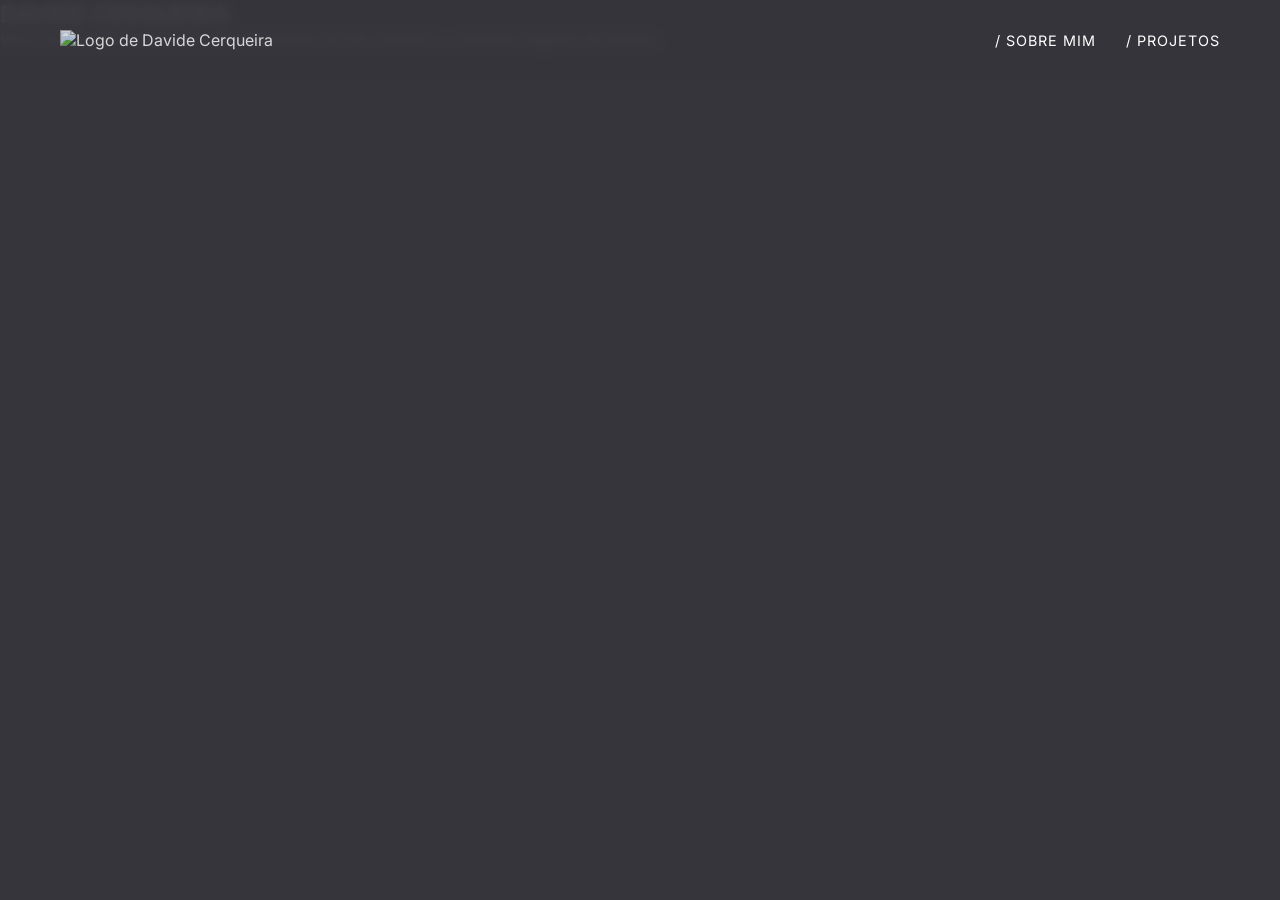
==== index.html @ b105440c "Adicição do projeto de design" ====
<!doctype html>
<html lang="pt">
  <head>
    <meta charset="UTF-8" />
    <meta name="viewport" content="width=device-width, initial-scale=1.0" />
    <link
      rel="icon"
      type="imagens/LOGOOO-02.png"
      sizes="8x8"
      href="imagens/LOGOOO-02.png"
    />
    <title>Portfólio | Davide Cerqueira</title>

    <!-- CSS -->
    <link rel="stylesheet" href="css/global.css" />
    <link rel="stylesheet" href="css/home.css" />
  </head>
  <body>
    <!-- HEADER -->
    <header class="main-header">
      <div class="logo-container">
        <img
          src="imagens/LOGOOO-02.png"
          alt="Logo de Davide Cerqueira"
          class="my-logo"
        />
      </div>

      <nav class="nav-links">
        <a href="sobre_mim.html">/ SOBRE MIM</a>

        <!-- ITEM COM SUBMENU -->
        <div class="nav-dropdown">
          <a href="projetos.html" class="dropdown-trigger">/ PROJETOS</a>
          <div class="dropdown-menu">
            <a href="projetos_web.html"> WEB</a>
            <a href="projetos_design.html"> DESIGN</a>
          </div>
        </div>
      </nav>
    </header>

    <!-- CONTEÚDO PRINCIPAL -->
    <main>
      <section class="hero-centered">
        <div class="hero-content">
          <h1 class="main-title">
            <span class="highlight-name">DAVIDE CERQUEIRA</span>
          </h1>

          <p class="description">
            Web Developer focado em criar interfaces de alto impacto e soluções
            digitais eficientes.
          </p>
        </div>
      </section>
    </main>
  </body>
</html>
---- css/global.css ----
@import url("https://fonts.googleapis.com/css2?family=Bebas+Neue&family=Inter:wght@300;400;700&display=swap");

/* =========================
   Variáveis Globais
========================= */
:root {
  --bg-dark: #36353b;
  --accent: #c2cabb;
  --text-white: #ffffff;
}

/* =========================
   Reset Básico
========================= */
* {
  margin: 0;
  padding: 0;
  box-sizing: border-box;
}

/* =========================
   Base do Site
========================= */
body {
  background-color: var(--bg-dark);
  color: var(--text-white);
  font-family: "Inter", sans-serif;
  min-height: 100vh;
  overflow-x: hidden;
}

/* =========================
   Header Global
========================= */
.main-header {
  position: fixed;
  top: 0;
  width: 100%;
  padding: 30px 60px;
  display: flex;
  justify-content: space-between;
  align-items: center;
  background-color: rgba(54, 53, 59, 0.95);
  backdrop-filter: blur(6px);
  z-index: 100;
}

/* Logo */
.my-logo {
  height: 30px;
  opacity: 0.8;
  transition: opacity 0.3s ease;
}

.my-logo:hover {
  opacity: 1;
}

/* =========================
   Navegação
========================= */
.nav-links {
  display: flex;
  gap: 30px;
  align-items: center;
}

.nav-links a {
  color: var(--text-white);
  text-decoration: none;
  font-size: 0.9rem;
  letter-spacing: 1px;
  transition: color 0.3s ease;
}

.nav-links a:hover,
.nav-links a.active-link {
  color: var(--accent);
}

/* =========================
   Botões Globais
========================= */
.button-outline {
  display: inline-block;
  border: 1px solid var(--text-white);
  padding: 15px 45px;
  color: var(--text-white);
  text-decoration: none;
  font-weight: 700;
  letter-spacing: 1px;
  transition: all 0.4s ease;
}

.button-outline:hover {
  background-color: var(--text-white);
  color: var(--bg-dark);
}

/* =========================
   Responsividade Global
========================= */
@media (max-width: 768px) {
  .main-header {
    padding: 20px 30px;
  }

  .nav-links {
    gap: 15px;
  }

  .nav-links a {
    font-size: 0.85rem;
  }
}

/* =========================
   SUBMENU / DROPDOWN
========================= */

.nav-dropdown {
  position: relative;
  display: inline-block;
}

.dropdown-trigger {
  cursor: pointer;
}

.dropdown-menu {
  position: absolute;
  top: 100%;
  left: 0;
  min-width: 140px;
  background-color: rgba(54, 53, 59, 0.98);
  border: 1px solid rgba(255, 255, 255, 0.08);
  backdrop-filter: blur(10px);
  padding: 12px 0;
  display: flex;
  flex-direction: column;
  gap: 8px;
  opacity: 0;
  visibility: hidden;
  transform: translateY(10px);
  transition: all 0.3s ease;
  z-index: 200;
}

/* Espaço invisível para o rato não perder o hover entre o link e o submenu */
.dropdown-menu::before {
  content: "";
  position: absolute;
  top: -15px;
  left: 0;
  width: 100%;
  height: 15px;
}

.dropdown-menu a {
  padding: 8px 20px;
  font-size: 0.85rem;
  letter-spacing: 1.5px;
  white-space: nowrap;
  display: block;
}

.dropdown-menu a:hover {
  background-color: rgba(255, 255, 255, 0.05);
  color: var(--accent);
}

/* Revelação ao passar o rato */
.nav-dropdown:hover .dropdown-menu {
  opacity: 1;
  visibility: visible;
  transform: translateY(0);
}
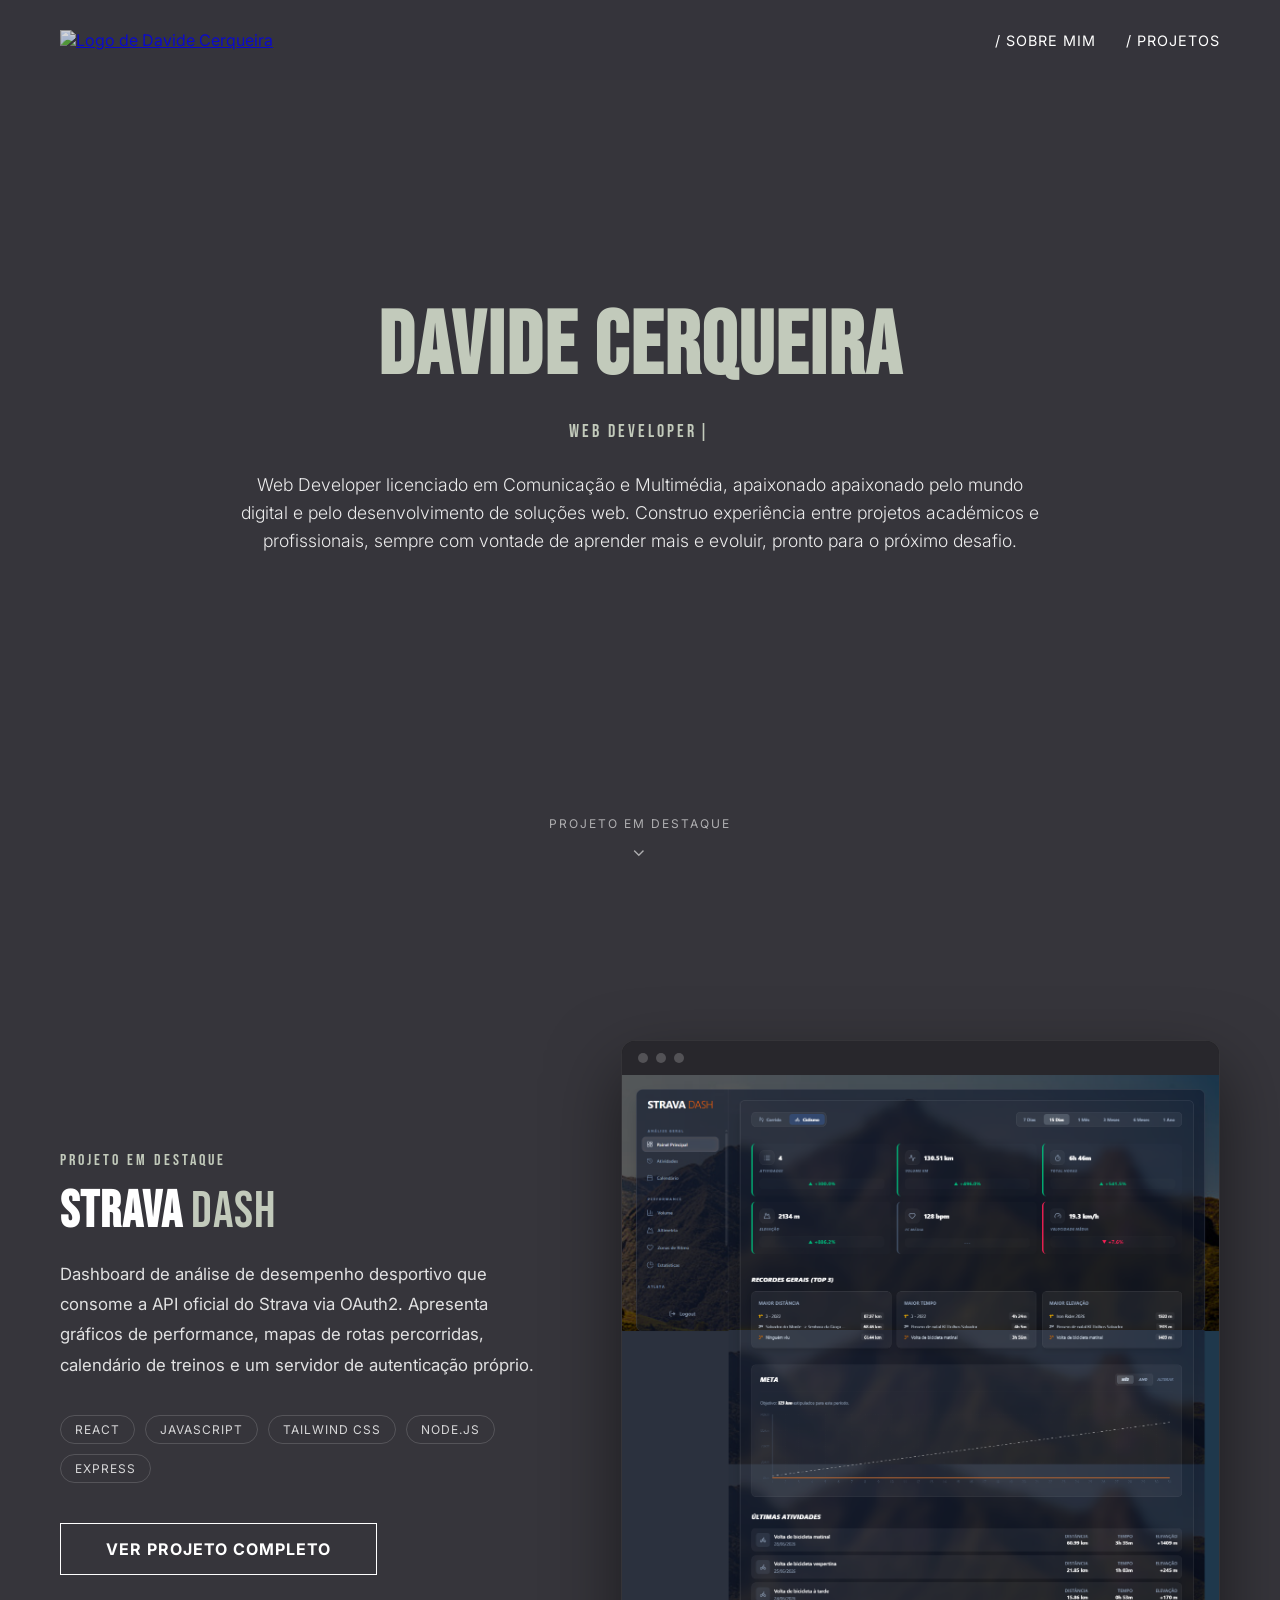
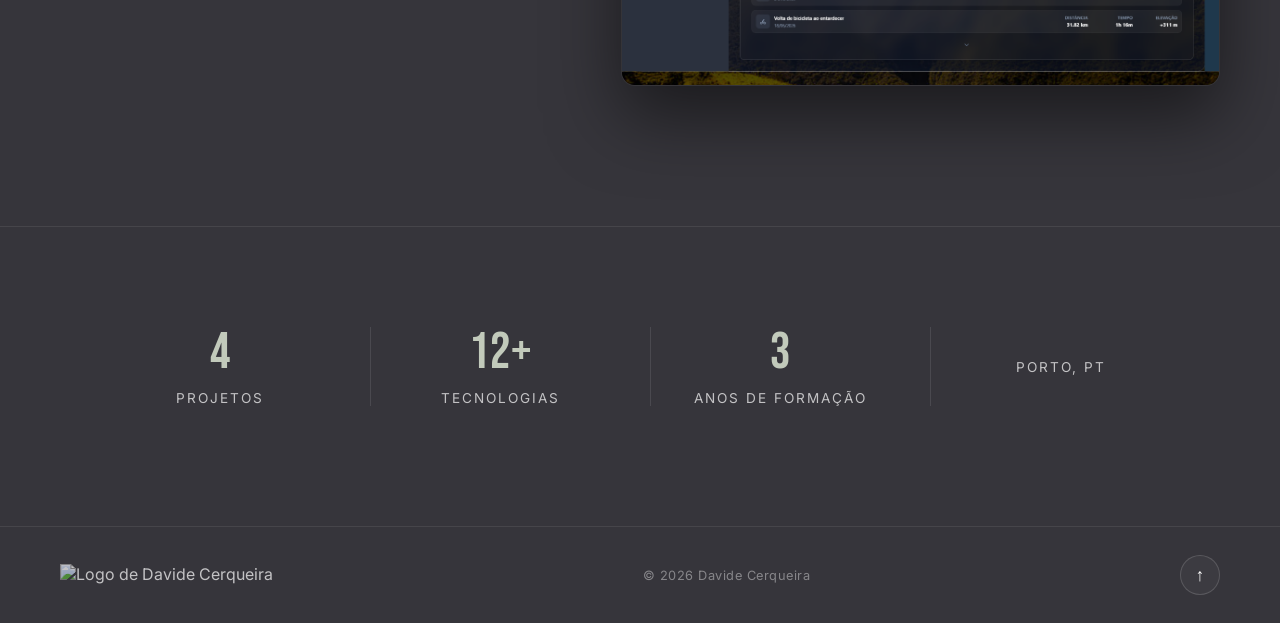
==== commit fa930914: "feat: +alteraçõess" ====
--- a/index.html
+++ b/index.html
@@ -3,12 +3,18 @@
   <head>
     <meta charset="UTF-8" />
     <meta name="viewport" content="width=device-width, initial-scale=1.0" />
-    <link
-      rel="icon"
-      type="imagens/LOGOOO-02.png"
-      sizes="8x8"
-      href="imagens/LOGOOO-02.png"
+    <meta
+      name="description"
+      content="Portfólio de Davide Cerqueira, Web Developer focado em interfaces de alto impacto e soluções digitais eficientes."
     />
+    <meta property="og:title" content="Davide Cerqueira | Portfólio" />
+    <meta
+      property="og:description"
+      content="Web Developer focado em criar interfaces de alto impacto e soluções digitais eficientes."
+    />
+    <meta property="og:type" content="website" />
+    <meta property="og:image" content="imagens/LOGOOO-02.png" />
+    <link rel="icon" type="image/png" href="imagens/LOGOOO-02.png" />
     <title>Portfólio | Davide Cerqueira</title>
 
     <!-- CSS -->
@@ -16,29 +22,7 @@
     <link rel="stylesheet" href="css/home.css" />
   </head>
   <body>
-    <!-- HEADER -->
-    <header class="main-header">
-      <div class="logo-container">
-        <img
-          src="imagens/LOGOOO-02.png"
-          alt="Logo de Davide Cerqueira"
-          class="my-logo"
-        />
-      </div>
-
-      <nav class="nav-links">
-        <a href="sobre_mim.html">/ SOBRE MIM</a>
-
-        <!-- ITEM COM SUBMENU -->
-        <div class="nav-dropdown">
-          <a href="projetos.html" class="dropdown-trigger">/ PROJETOS</a>
-          <div class="dropdown-menu">
-            <a href="projetos_web.html"> WEB</a>
-            <a href="projetos_design.html"> DESIGN</a>
-          </div>
-        </div>
-      </nav>
-    </header>
+    <div id="site-header"></div>
 
     <!-- CONTEÚDO PRINCIPAL -->
     <main>
@@ -48,12 +32,95 @@
             <span class="highlight-name">DAVIDE CERQUEIRA</span>
           </h1>
 
+          <p class="hero-role">
+            <span id="heroRoleText"></span
+            ><span class="hero-role-cursor">|</span>
+          </p>
+
           <p class="description">
-            Web Developer focado em criar interfaces de alto impacto e soluções
-            digitais eficientes.
+            Web Developer licenciado em Comunicação e Multimédia, apaixonado
+            apaixonado pelo mundo digital e pelo desenvolvimento de soluções
+            web. Construo experiência entre projetos académicos e profissionais,
+            sempre com vontade de aprender mais e evoluir, pronto para o próximo
+            desafio.
           </p>
+        </div>
+
+        <a href="#projeto-destaque" class="scroll-cue">
+          PROJETO EM DESTAQUE
+          <span class="chevron">⌄</span>
+        </a>
+      </section>
+
+      <section class="featured-project" id="projeto-destaque">
+        <div class="featured-grid">
+          <div class="featured-text">
+            <span class="featured-eyebrow">PROJETO EM DESTAQUE</span>
+            <h2 class="featured-title">
+              STRAVA <span class="light">DASH</span>
+            </h2>
+            <p class="featured-desc">
+              Dashboard de análise de desempenho desportivo que consome a API
+              oficial do Strava via OAuth2. Apresenta gráficos de performance,
+              mapas de rotas percorridas, calendário de treinos e um servidor de
+              autenticação próprio.
+            </p>
+
+            <div class="featured-tags">
+              <span class="featured-tag">REACT</span>
+              <span class="featured-tag">JAVASCRIPT</span>
+              <span class="featured-tag">TAILWIND CSS</span>
+              <span class="featured-tag">NODE.JS</span>
+              <span class="featured-tag">EXPRESS</span>
+            </div>
+
+            <a href="projeto_StravaDash.html" class="button-outline"
+              >VER PROJETO COMPLETO</a
+            >
+          </div>
+
+          <a
+            href="projeto_StravaDash.html"
+            class="browser-mockup"
+            aria-label="Ver projeto Strava Dash"
+          >
+            <div class="browser-mockup-bar">
+              <span></span>
+              <span></span>
+              <span></span>
+            </div>
+            <img
+              src="imagens/stravaDash/dashboard.png"
+              alt="Painel principal do Strava Dash"
+            />
+          </a>
+        </div>
+      </section>
+
+      <section class="stats-strip">
+        <div class="stats-grid">
+          <div class="stat-item">
+            <span class="stat-number">4</span>
+            <span class="stat-label">Projetos</span>
+          </div>
+          <div class="stat-item">
+            <span class="stat-number">12+</span>
+            <span class="stat-label">Tecnologias</span>
+          </div>
+          <div class="stat-item">
+            <span class="stat-number">3</span>
+            <span class="stat-label">Anos de Formação</span>
+          </div>
+          <div class="stat-item">
+            <span class="stat-label">Porto, PT</span>
+          </div>
         </div>
       </section>
     </main>
+
+    <div id="site-footer"></div>
+
+    <script src="js/partials.js" defer></script>
+    <script src="js/hero_typewriter.js" defer></script>
   </body>
 </html>
--- a/css/global.css
+++ b/css/global.css
@@ -21,12 +21,22 @@
 /* =========================
    Base do Site
 ========================= */
+html {
+  scroll-behavior: smooth;
+}
+
 body {
   background-color: var(--bg-dark);
   color: var(--text-white);
   font-family: "Inter", sans-serif;
   min-height: 100vh;
   overflow-x: hidden;
+}
+
+@media (prefers-reduced-motion: reduce) {
+  html {
+    scroll-behavior: auto;
+  }
 }
 
 /* =========================
@@ -50,10 +60,27 @@
   height: 30px;
   opacity: 0.8;
   transition: opacity 0.3s ease;
+  animation: logoBreathe 4s ease-in-out infinite;
 }
 
 .my-logo:hover {
   opacity: 1;
+}
+
+@keyframes logoBreathe {
+  0%,
+  100% {
+    transform: scale(1);
+  }
+  50% {
+    transform: scale(1.06);
+  }
+}
+
+@media (prefers-reduced-motion: reduce) {
+  .my-logo {
+    animation: none;
+  }
 }
 
 /* =========================
@@ -169,9 +196,88 @@
   color: var(--accent);
 }
 
-/* Revelação ao passar o rato */
-.nav-dropdown:hover .dropdown-menu {
+/* Revelação ao passar o rato (desktop) ou ao tocar (mobile, via JS) */
+.nav-dropdown:hover .dropdown-menu,
+.nav-dropdown.is-open .dropdown-menu {
   opacity: 1;
   visibility: visible;
   transform: translateY(0);
 }
+
+/* =========================
+   FOOTER GLOBAL
+========================= */
+
+.site-footer {
+  border-top: 1px solid rgba(255, 255, 255, 0.08);
+  padding: 28px 60px;
+}
+
+.footer-content {
+  max-width: 1200px;
+  margin: 0 auto;
+  display: flex;
+  flex-wrap: wrap;
+  align-items: center;
+  justify-content: space-between;
+  gap: 25px;
+}
+
+.footer-brand {
+  display: flex;
+  align-items: center;
+}
+
+.footer-logo {
+  height: 22px;
+  opacity: 0.7;
+  transition: opacity 0.3s ease;
+}
+
+.footer-logo:hover {
+  opacity: 1;
+}
+
+.footer-copy {
+  font-size: 0.8rem;
+  opacity: 0.4;
+  letter-spacing: 0.5px;
+}
+
+@media (max-width: 700px) {
+  .site-footer {
+    padding: 22px 30px;
+  }
+
+  .footer-content {
+    justify-content: center;
+    text-align: center;
+  }
+}
+
+/* =========================
+   BOTÃO VOLTAR AO TOPO
+========================= */
+
+.back-to-top {
+  width: 40px;
+  height: 40px;
+  border-radius: 50%;
+  border: 1px solid rgba(255, 255, 255, 0.15);
+  background-color: rgba(255, 255, 255, 0.03);
+  color: var(--text-white);
+  font-size: 1.1rem;
+  cursor: pointer;
+  display: flex;
+  align-items: center;
+  justify-content: center;
+  flex-shrink: 0;
+  transition: all 0.3s ease;
+}
+
+.back-to-top:hover {
+  background-color: var(--accent);
+  border-color: var(--accent);
+  color: var(--bg-dark);
+  transform: translateY(-4px);
+}
--- a/css/home.css
+++ b/css/home.css
@@ -0,0 +1,350 @@
+/* =========================
+   HERO / HOMEPAGE
+========================= */
+
+.hero-centered {
+  position: relative;
+  height: 100vh;
+  display: flex;
+  justify-content: center;
+  align-items: center;
+  text-align: center;
+  padding: 0 20px;
+}
+
+/* Conteúdo central */
+.hero-content {
+  max-width: 900px;
+  animation: fadeUp 0.8s ease forwards;
+}
+
+/* Animação suave de entrada */
+@keyframes fadeUp {
+  from {
+    opacity: 0;
+    transform: translateY(20px);
+  }
+  to {
+    opacity: 1;
+    transform: translateY(0);
+  }
+}
+
+/* Título principal */
+.main-title {
+  font-family: "Bebas Neue", sans-serif;
+  font-size: 5.5rem;
+  line-height: 1.1;
+  margin-bottom: 25px;
+  text-transform: uppercase;
+  letter-spacing: 2px;
+}
+
+/* Nome em destaque */
+.highlight-name {
+  color: var(--accent);
+  display: inline-block;
+}
+
+/* Cargo dinâmico (efeito de escrita) */
+.hero-role {
+  font-family: "Bebas Neue", sans-serif;
+  font-size: 1.1rem;
+  letter-spacing: 3px;
+  color: var(--accent);
+  text-transform: uppercase;
+  margin-bottom: 25px;
+  min-height: 1.4em;
+}
+
+.hero-role-cursor {
+  display: inline-block;
+  margin-left: 2px;
+  animation: blinkCursor 0.9s step-end infinite;
+}
+
+@keyframes blinkCursor {
+  0%,
+  100% {
+    opacity: 1;
+  }
+  50% {
+    opacity: 0;
+  }
+}
+
+@media (prefers-reduced-motion: reduce) {
+  .hero-role-cursor {
+    animation: none;
+  }
+}
+
+/* Descrição */
+.description {
+  font-size: 1.1rem;
+  max-width: 800px;
+  margin: 0 auto 45px;
+  line-height: 1.6;
+  opacity: 0.9;
+  font-weight: 300;
+}
+
+/* =========================
+   Responsividade
+========================= */
+
+@media (max-width: 768px) {
+  .main-title {
+    font-size: 3.5rem;
+  }
+
+  .description {
+    font-size: 1rem;
+  }
+}
+
+/* =========================
+   INDICADOR DE SCROLL
+========================= */
+
+.scroll-cue {
+  position: absolute;
+  bottom: 40px;
+  left: 50%;
+  z-index: 1;
+  transform: translateX(-50%);
+  display: flex;
+  flex-direction: column;
+  align-items: center;
+  gap: 8px;
+  color: var(--text-white);
+  text-decoration: none;
+  font-size: 0.75rem;
+  letter-spacing: 2px;
+  opacity: 0.6;
+  transition: opacity 0.3s ease;
+  animation: bounce 2s infinite;
+}
+
+.scroll-cue:hover {
+  opacity: 1;
+}
+
+.scroll-cue .chevron {
+  font-size: 1.1rem;
+}
+
+@keyframes bounce {
+  0%,
+  100% {
+    transform: translate(-50%, 0);
+  }
+  50% {
+    transform: translate(-50%, 8px);
+  }
+}
+
+/* =========================
+   PROJETO EM DESTAQUE
+========================= */
+
+.featured-project {
+  min-height: 100vh;
+  display: flex;
+  align-items: center;
+  padding: 140px 60px;
+  box-sizing: border-box;
+}
+
+.featured-grid {
+  width: 100%;
+  max-width: 1200px;
+  margin: 0 auto;
+  display: grid;
+  grid-template-columns: 0.9fr 1.1fr;
+  gap: 70px;
+  align-items: center;
+}
+
+.featured-eyebrow {
+  display: block;
+  font-family: "Bebas Neue", sans-serif;
+  color: var(--accent);
+  letter-spacing: 3px;
+  font-size: 1rem;
+  margin-bottom: 15px;
+}
+
+.featured-title {
+  font-family: "Bebas Neue", sans-serif;
+  font-size: 3.2rem;
+  letter-spacing: 1px;
+  line-height: 1.05;
+  margin-bottom: 20px;
+  text-transform: uppercase;
+}
+
+.featured-title .light {
+  font-weight: 300;
+  color: var(--accent);
+}
+
+.featured-desc {
+  font-size: 1.05rem;
+  line-height: 1.8;
+  opacity: 0.85;
+  max-width: 480px;
+  margin-bottom: 35px;
+}
+
+.featured-tags {
+  display: flex;
+  flex-wrap: wrap;
+  gap: 10px;
+  margin-bottom: 40px;
+}
+
+.featured-tag {
+  font-size: 0.75rem;
+  letter-spacing: 1px;
+  padding: 6px 14px;
+  border: 1px solid rgba(255, 255, 255, 0.2);
+  border-radius: 999px;
+  opacity: 0.8;
+}
+
+/* Mockup tipo "janela de browser" para o screenshot */
+.browser-mockup {
+  width: 100%;
+  border-radius: 14px;
+  overflow: hidden;
+  background-color: #1e1d21;
+  border: 1px solid rgba(255, 255, 255, 0.1);
+  box-shadow: 0 30px 70px rgba(0, 0, 0, 0.5);
+  transition: transform 0.4s ease;
+}
+
+.browser-mockup:hover {
+  transform: translateY(-8px);
+}
+
+.browser-mockup-bar {
+  display: flex;
+  gap: 8px;
+  padding: 12px 16px;
+  background-color: #28272c;
+}
+
+.browser-mockup-bar span {
+  width: 10px;
+  height: 10px;
+  border-radius: 50%;
+  background-color: rgba(255, 255, 255, 0.2);
+}
+
+.browser-mockup img {
+  width: 100%;
+  display: block;
+}
+
+@media (max-width: 900px) {
+  .featured-project {
+    padding: 100px 30px;
+  }
+
+  .featured-grid {
+    grid-template-columns: 1fr;
+    text-align: center;
+  }
+
+  .featured-desc {
+    margin-left: auto;
+    margin-right: auto;
+  }
+
+  .featured-tags {
+    justify-content: center;
+  }
+
+  .featured-title {
+    font-size: 2.5rem;
+  }
+}
+
+/* =========================
+   FAIXA DE ESTATÍSTICAS
+========================= */
+
+.stats-strip {
+  padding: 100px 60px 120px;
+  border-top: 1px solid rgba(255, 255, 255, 0.08);
+  box-sizing: border-box;
+}
+
+.stats-grid {
+  max-width: 1100px;
+  margin: 0 auto;
+  display: grid;
+  grid-template-columns: repeat(4, 1fr);
+  gap: 20px;
+}
+
+.stat-item {
+  display: flex;
+  flex-direction: column;
+  justify-content: center;
+  text-align: center;
+  padding: 0 20px;
+  border-left: 1px solid rgba(255, 255, 255, 0.1);
+}
+
+.stat-item:first-child {
+  border-left: none;
+}
+
+.stat-number {
+  display: block;
+  font-family: "Bebas Neue", sans-serif;
+  font-size: 3.2rem;
+  line-height: 1;
+  color: var(--accent);
+  letter-spacing: 1px;
+  margin-bottom: 12px;
+}
+
+.stat-number-text {
+  font-size: 3.2rem;
+}
+
+.stat-label {
+  display: block;
+  font-size: 0.85rem;
+  letter-spacing: 2px;
+  text-transform: uppercase;
+  opacity: 0.7;
+}
+
+@media (max-width: 700px) {
+  .stats-strip {
+    padding: 80px 30px 90px;
+  }
+
+  .stats-grid {
+    grid-template-columns: repeat(2, 1fr);
+    row-gap: 50px;
+  }
+
+  .stat-number-text {
+    font-size: 1.7rem;
+  }
+
+  .stat-item:nth-child(odd) {
+    border-left: none;
+  }
+
+  .stat-item:nth-child(3),
+  .stat-item:nth-child(4) {
+    border-top: 1px solid rgba(255, 255, 255, 0.1);
+    padding-top: 30px;
+  }
+}
